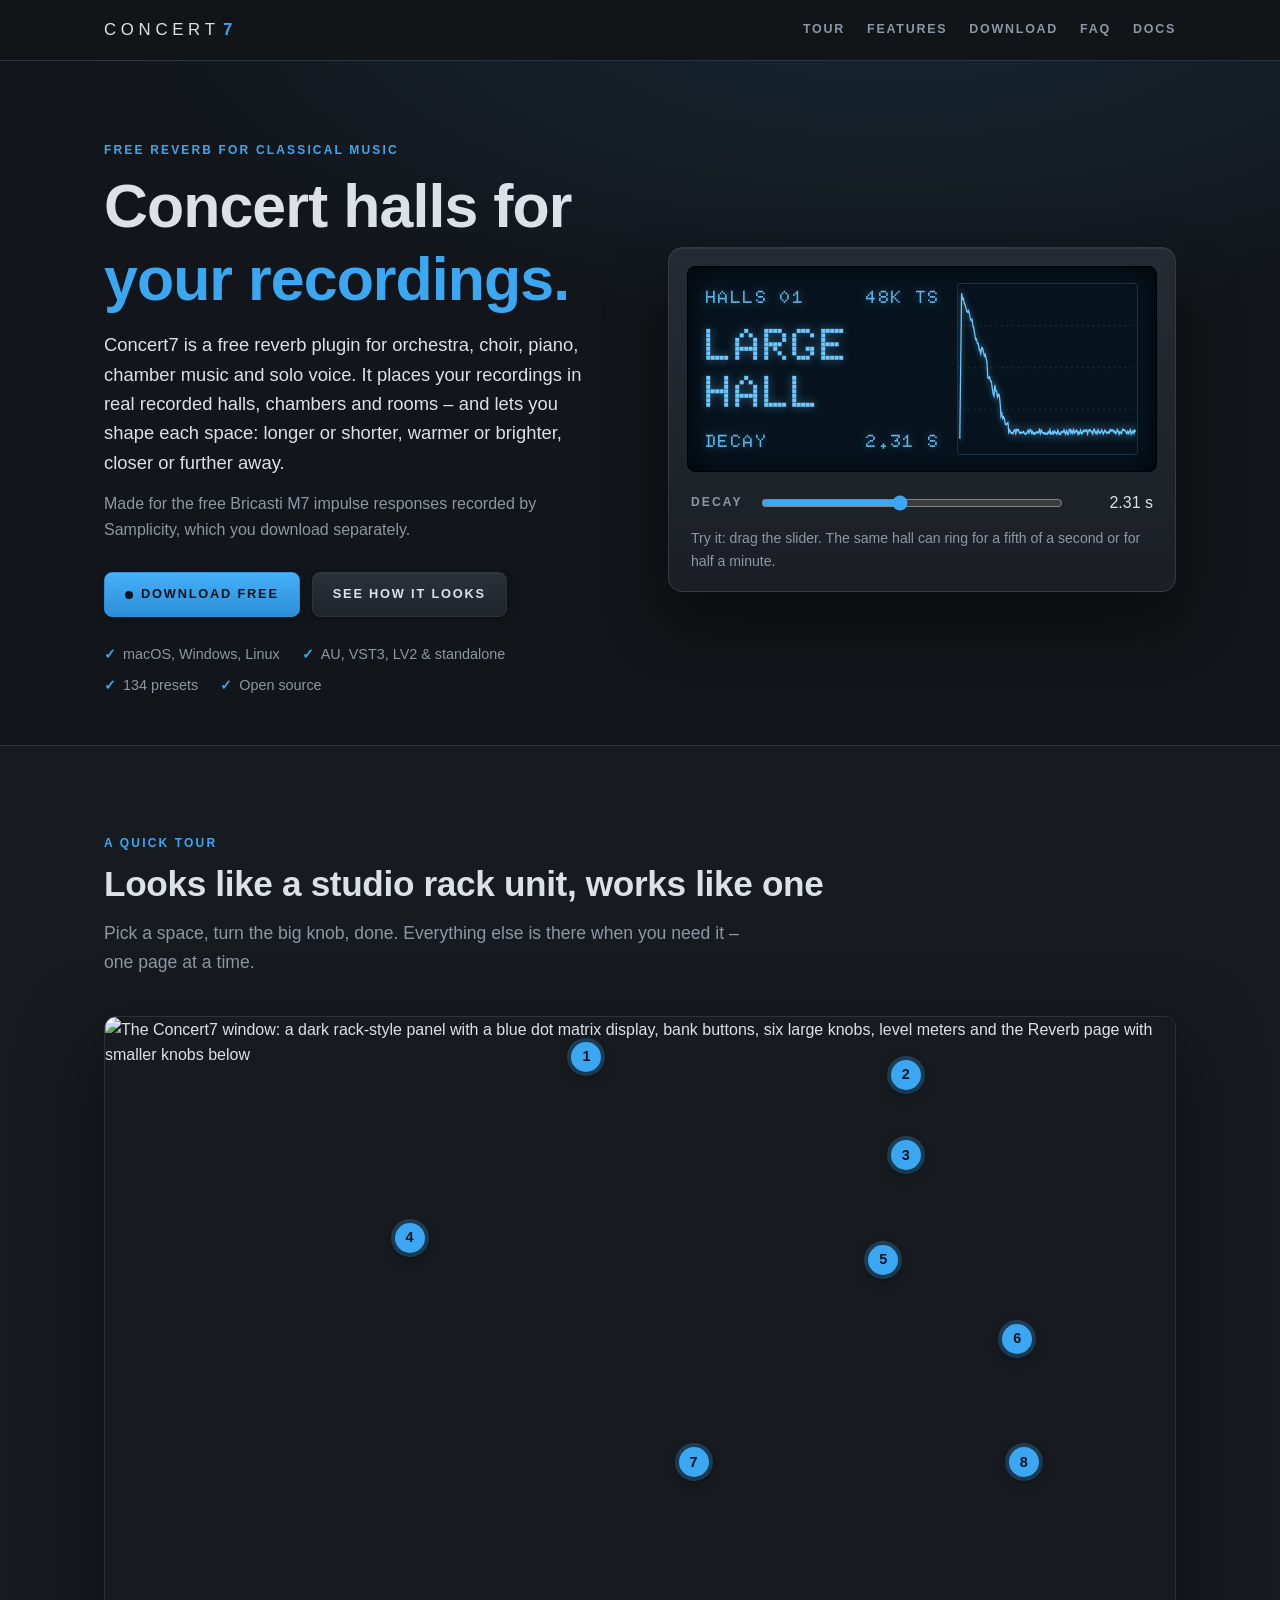
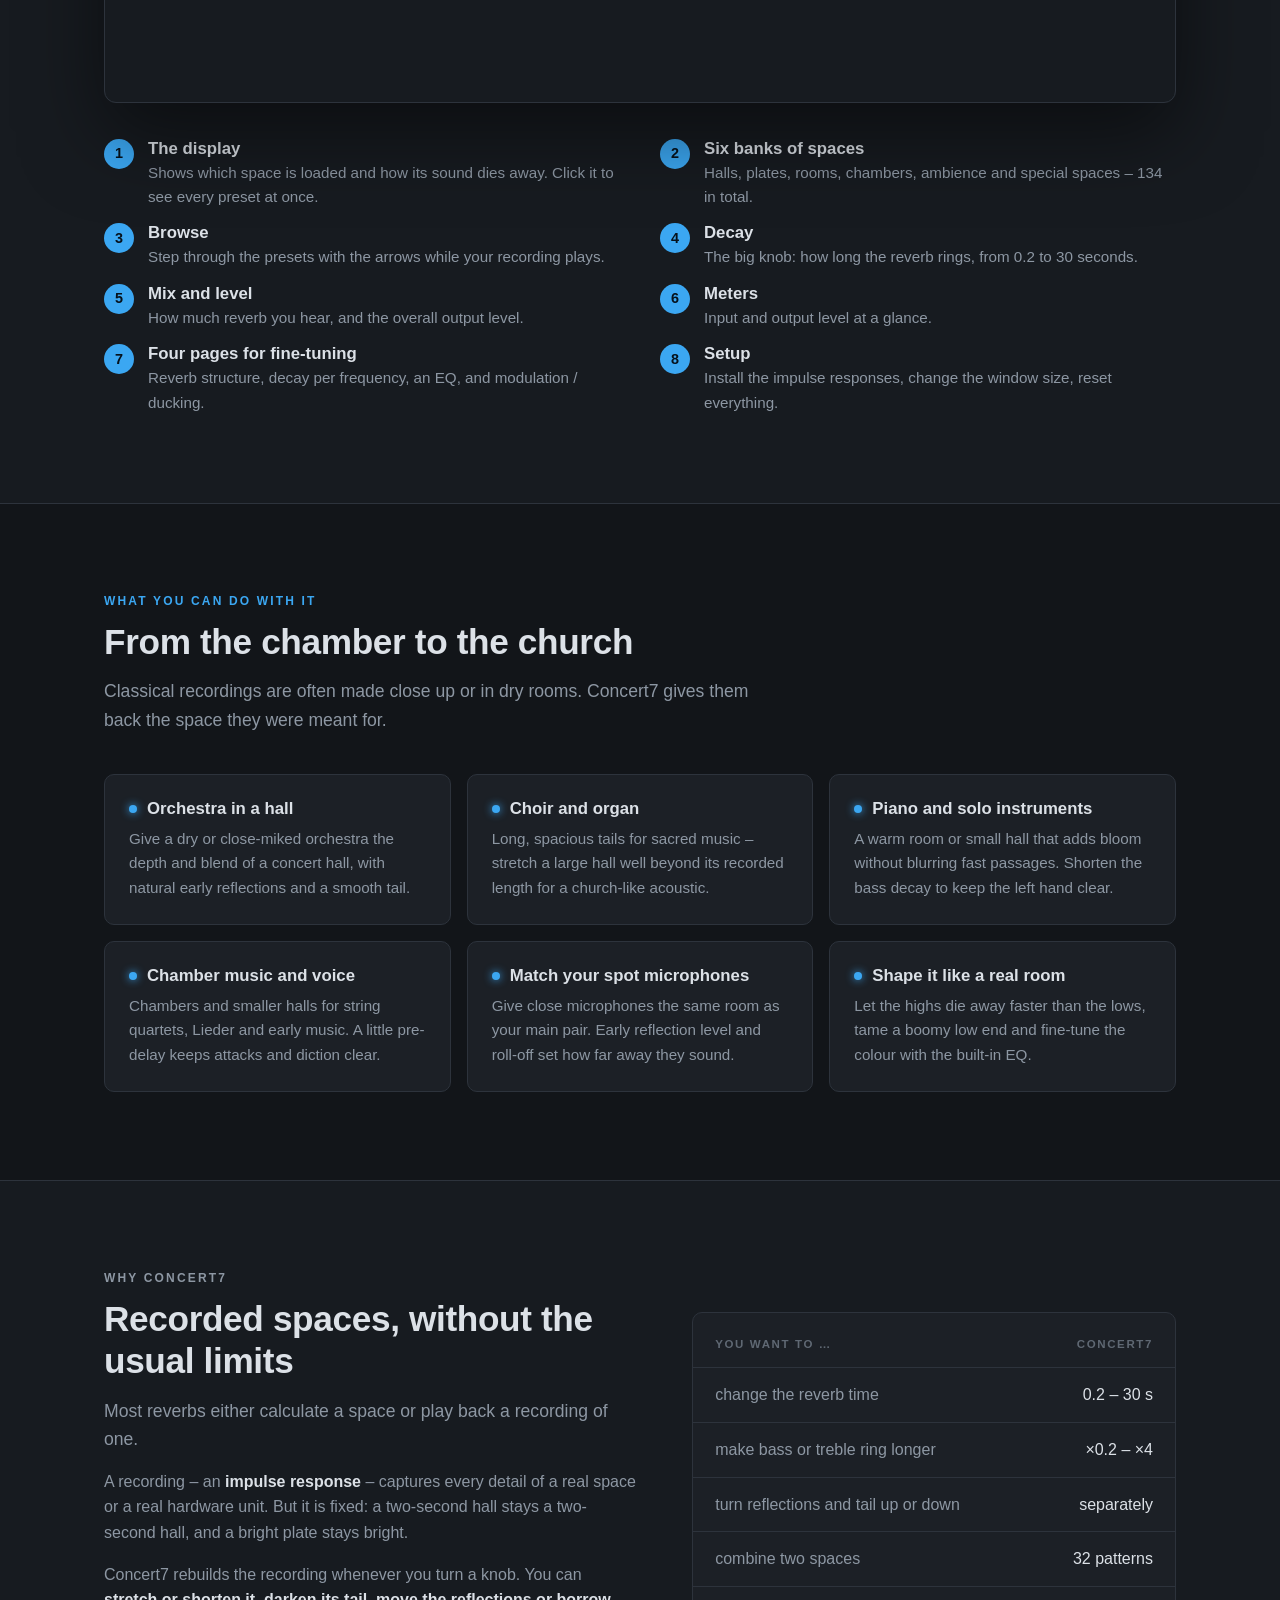
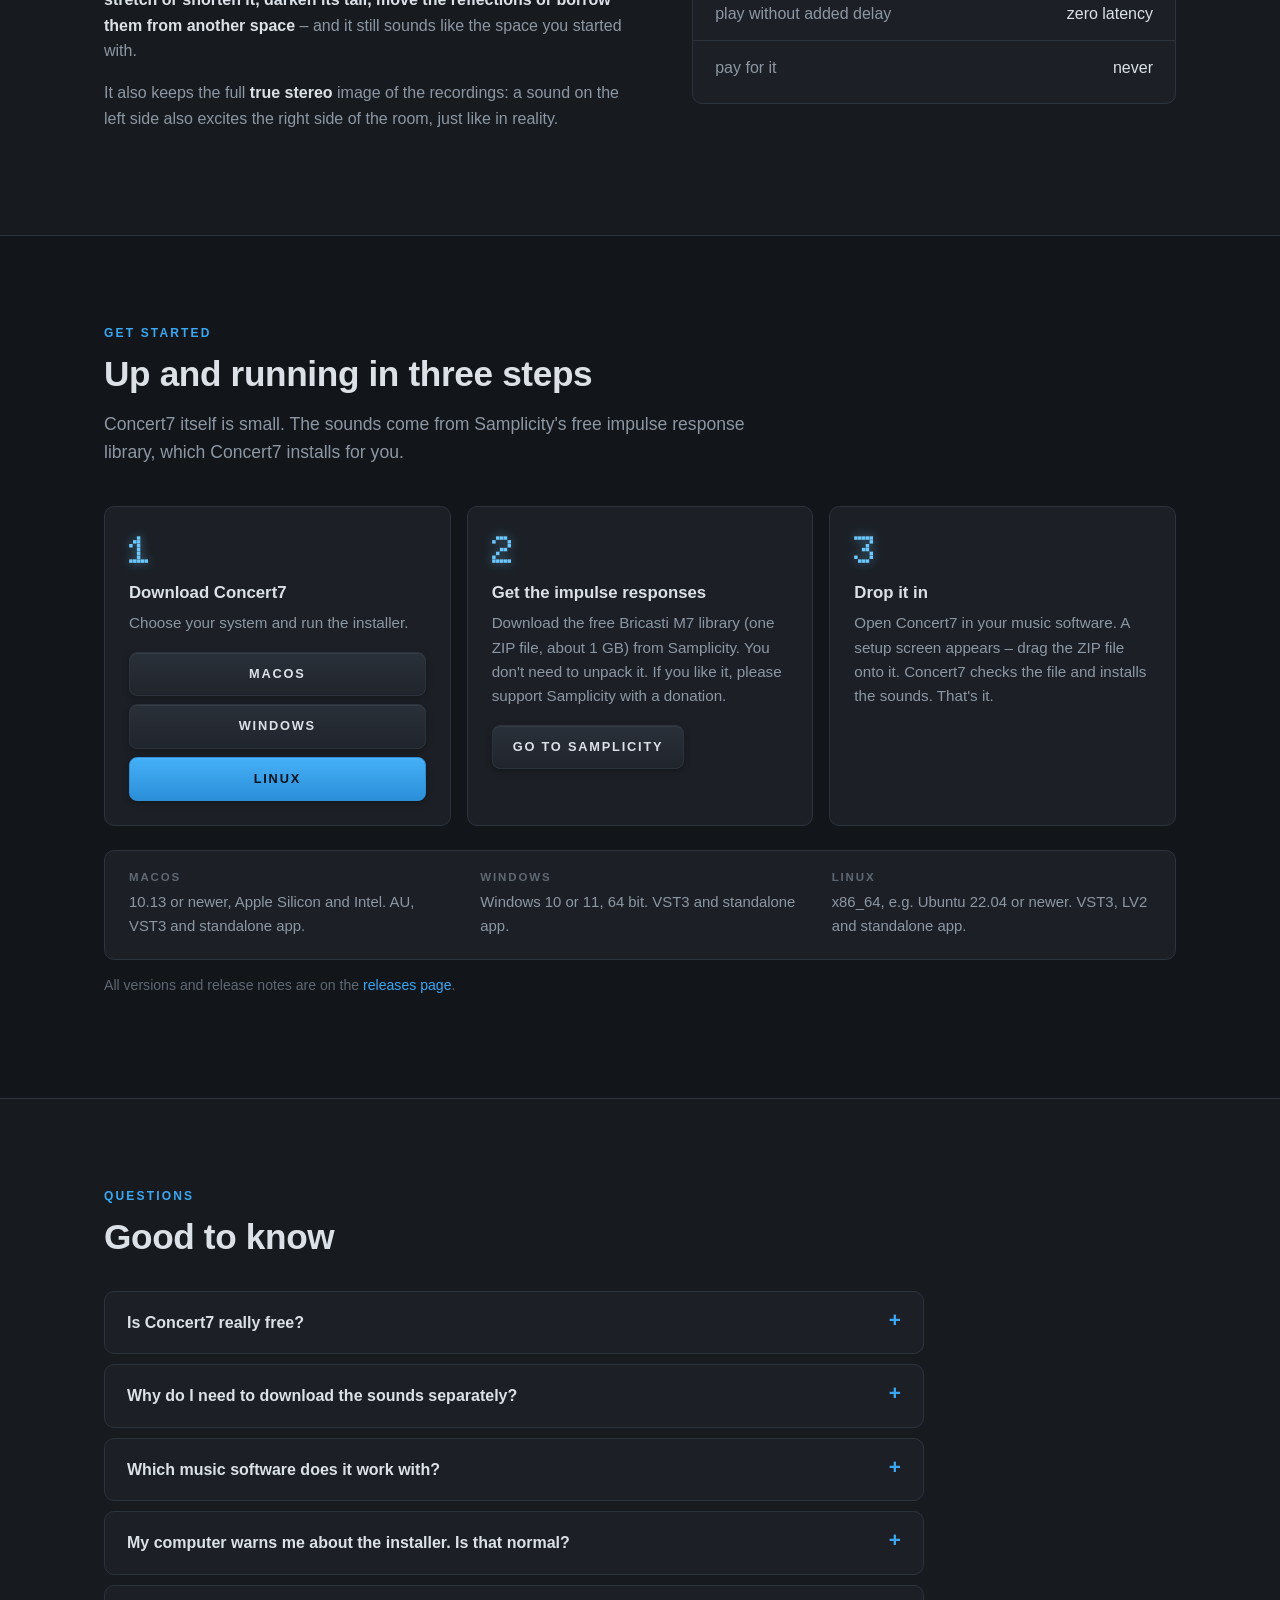
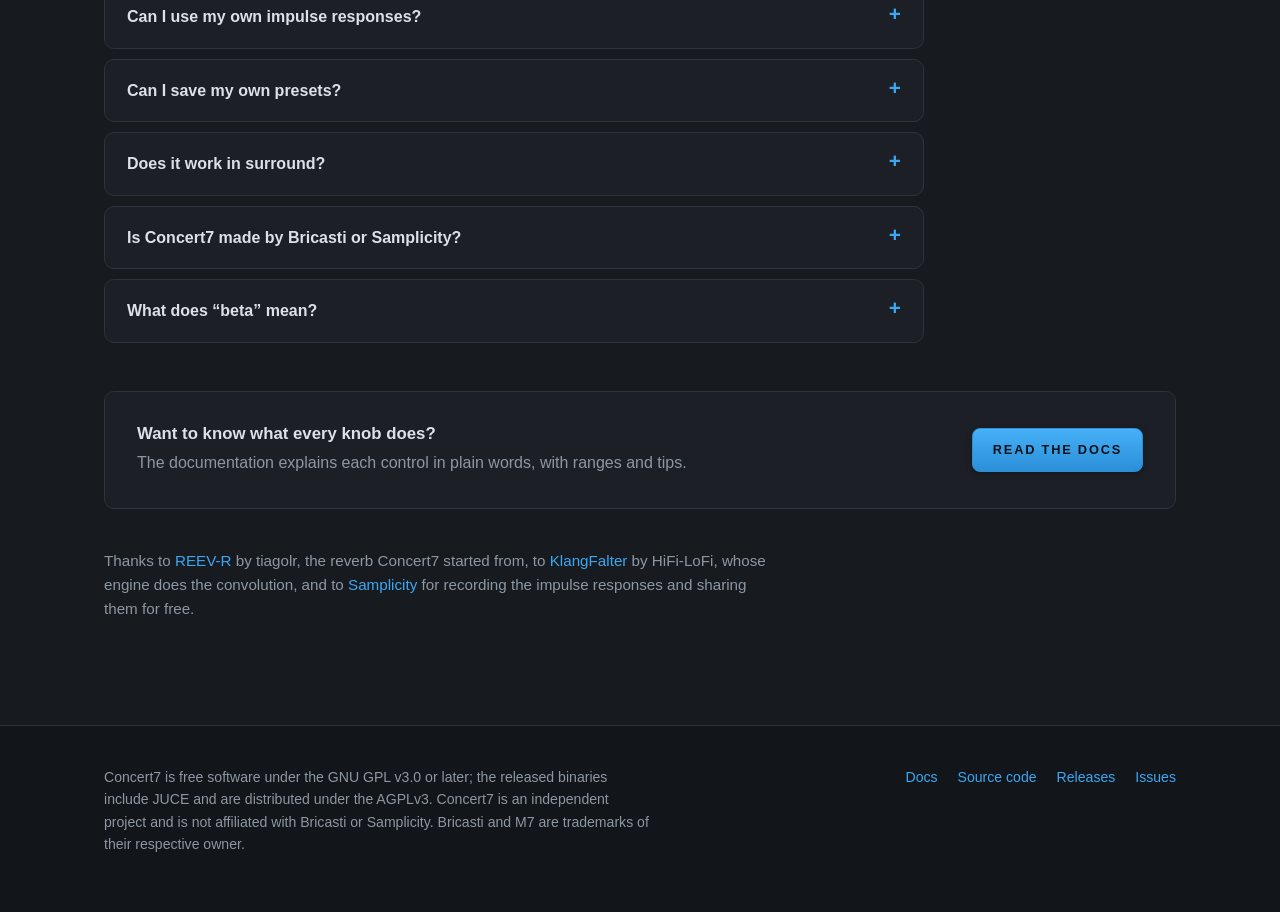
==== site/index.html @ e3d14e05 "Add project website for GitHub Pages Onepager for end users (classical music focus, interface tour, " ====
<!doctype html>
<html lang="en">
<head>
  <meta charset="utf-8">
  <meta name="viewport" content="width=device-width, initial-scale=1">
  <title>Concert7 – free reverb for classical music</title>
  <meta name="description" content="Concert7 is a free reverb plugin (AU, VST3, LV2, standalone) for macOS, Windows and Linux. It places orchestra, choir, piano and chamber music recordings in concert halls, chambers and rooms – made for the free Bricasti M7 impulse responses by Samplicity.">
  <meta property="og:title" content="Concert7 – free reverb for classical music">
  <meta property="og:description" content="Concert halls for your recordings – real recorded spaces you can shape: longer, warmer, closer. Free and open source, made for the Samplicity Bricasti M7 impulse responses.">
  <meta property="og:image" content="https://pschopen.github.io/concert7/concert7.png">
  <link rel="preconnect" href="https://fonts.googleapis.com">
  <link rel="preconnect" href="https://fonts.gstatic.com" crossorigin>
  <link href="https://fonts.googleapis.com/css2?family=Doto:wght@700;900&display=swap" rel="stylesheet">
  <link rel="stylesheet" href="style.css">
  <style>
    /* ---- hero */
    .hero { padding: 80px 0 48px; border: 0; background: radial-gradient(1200px 500px at 70% -10%, rgba(59, 167, 242, 0.12), transparent 70%); }
    .hero .wrap { display: grid; grid-template-columns: 1fr 1fr; gap: 56px; align-items: center; }
    .hero h1 { font-size: clamp(2.4rem, 5vw, 3.8rem); font-weight: 600; letter-spacing: -0.015em; }
    .hero h1 em { font-style: normal; color: var(--accent); }
    .hero .lead { color: var(--text); font-size: 1.15rem; }
    .hero .small { color: var(--muted); margin: 14px 0 0; max-width: 60ch; }
    .actions { display: flex; flex-wrap: wrap; gap: 12px; margin-top: 30px; }
    .facts { display: flex; flex-wrap: wrap; gap: 8px 22px; margin: 26px 0 0; padding: 0; list-style: none; color: var(--muted); font-size: 0.9rem; }
    .facts li::before { content: "✓"; color: var(--accent); margin-right: 7px; font-weight: 700; }

    /* dot matrix display */
    .rack {
      background: linear-gradient(#262b33, #1b1f25);
      border: 1px solid #343b45;
      border-radius: 14px;
      padding: 18px;
      box-shadow: 0 30px 60px rgba(0, 0, 0, 0.45), inset 0 1px 0 rgba(255, 255, 255, 0.06);
    }
    .display {
      background: var(--display-bg);
      border: 1px solid #000;
      border-radius: 8px;
      box-shadow: inset 0 0 30px rgba(0, 0, 0, 0.8);
      padding: 16px 18px;
      display: grid;
      grid-template-columns: 1fr 42%;
      gap: 16px;
      color: var(--display-text);
      font-family: var(--dot);
      font-weight: 900;
      text-shadow: 0 0 8px rgba(108, 200, 255, 0.45);
      min-width: 0;
    }
    .display .row { display: flex; justify-content: space-between; gap: 10px; font-size: clamp(0.85rem, 1.6vw, 1.1rem); letter-spacing: 0.08em; }
    .display .name { font-size: clamp(1.7rem, 4vw, 2.8rem); line-height: 1.05; margin: 10px 0 12px; letter-spacing: 0.04em; }
    .display svg { width: 100%; height: 100%; min-height: 110px; border: 1px solid rgba(108, 200, 255, 0.18); border-radius: 3px; }
    .display .env { fill: none; stroke: var(--display-text); stroke-width: 1.4; filter: drop-shadow(0 0 3px rgba(108, 200, 255, 0.6)); }
    .display .grid line { stroke: rgba(108, 200, 255, 0.12); stroke-dasharray: 2 4; }
    .knobrow { display: flex; align-items: center; gap: 16px; margin-top: 18px; padding: 0 4px; }
    .knobrow label { color: var(--muted); }
    .knobrow input { flex: 1; accent-color: var(--accent); }
    .knobrow output { font-variant-numeric: tabular-nums; min-width: 4.5em; text-align: right; }
    .rack-caption { color: var(--muted); font-size: 0.88rem; margin: 12px 4px 0; }

    /* ---- tour */
    .tour { position: relative; margin-top: 40px; }
    .tour img { border-radius: 12px; border: 1px solid var(--line); box-shadow: 0 30px 80px rgba(0, 0, 0, 0.5); width: 100%; height: auto; }
    .pin {
      position: absolute; transform: translate(-50%, -50%);
      width: 30px; height: 30px; border-radius: 50%;
      display: grid; place-items: center;
      background: var(--accent); color: #06121c; font-weight: 700; font-size: 0.9rem;
      box-shadow: 0 0 0 4px rgba(59, 167, 242, 0.25), 0 4px 12px rgba(0, 0, 0, 0.5);
    }
    .legend { counter-reset: pin; display: grid; grid-template-columns: repeat(2, 1fr); gap: 14px 40px; margin: 36px 0 0; padding: 0; list-style: none; }
    .legend li { counter-increment: pin; display: grid; grid-template-columns: 30px 1fr; gap: 14px; align-items: start; }
    .legend li::before {
      content: counter(pin); width: 30px; height: 30px; border-radius: 50%;
      display: grid; place-items: center;
      background: var(--accent); color: #06121c; font-weight: 700; font-size: 0.9rem;
    }
    .legend p { margin: 2px 0 0; color: var(--muted); font-size: 0.95rem; }

    /* ---- use cases */
    .uses { display: grid; grid-template-columns: repeat(3, 1fr); gap: 16px; margin-top: 40px; }
    .use { padding: 24px; }
    .use h3 { display: flex; align-items: center; gap: 10px; }
    .use h3::before { content: ""; width: 8px; height: 8px; border-radius: 50%; background: var(--accent); box-shadow: 0 0 8px var(--accent); flex: none; }
    .use p { color: var(--muted); margin: 8px 0 0; font-size: 0.95rem; }

    /* ---- why */
    .why { display: grid; grid-template-columns: 1.1fr 1fr; gap: 56px; align-items: center; }
    .why p { color: var(--muted); max-width: 60ch; }
    .why p strong { color: var(--text); }
    .compare { padding: 8px 0; }
    .compare div { display: grid; grid-template-columns: 1fr auto; gap: 16px; padding: 14px 22px; border-bottom: 1px solid var(--line); }
    .compare div:last-child { border-bottom: 0; }
    .compare span:last-child { color: var(--text); font-variant-numeric: tabular-nums; text-align: right; }
    .compare span:first-child { color: var(--muted); }
    .compare .head span { color: var(--faint); font-size: 0.72rem; letter-spacing: 0.14em; text-transform: uppercase; font-weight: 600; }

    /* ---- get started */
    .steps { counter-reset: step; display: grid; grid-template-columns: repeat(3, 1fr); gap: 16px; margin-top: 40px; }
    .step { padding: 24px; }
    .step::before {
      counter-increment: step; content: counter(step);
      font-family: var(--dot); font-weight: 900; font-size: 2.4rem; line-height: 1;
      color: var(--display-text); text-shadow: 0 0 10px rgba(108, 200, 255, 0.5);
      display: block; margin-bottom: 14px;
    }
    .step p { color: var(--muted); margin: 8px 0 0; font-size: 0.95rem; }
    .step .btn { margin-top: 16px; }
    .step .dls { display: grid; gap: 8px; margin-top: 16px; }
    .step .dls .btn { margin: 0; justify-content: center; }

    .needs { margin-top: 24px; padding: 20px 24px; display: grid; grid-template-columns: repeat(3, 1fr); gap: 16px 32px; }
    .needs h3 { font-size: 0.72rem; letter-spacing: 0.16em; text-transform: uppercase; color: var(--faint); }
    .needs p { margin: 6px 0 0; font-size: 0.93rem; color: var(--muted); }

    /* ---- faq */
    .faq { margin-top: 32px; display: grid; gap: 10px; max-width: 820px; }
    .faq details { padding: 0 22px; }
    .faq summary { cursor: pointer; padding: 18px 0; font-weight: 600; list-style: none; display: flex; justify-content: space-between; gap: 16px; }
    .faq summary::-webkit-details-marker { display: none; }
    .faq summary::after { content: "+"; color: var(--accent); font-size: 1.3rem; line-height: 1; }
    .faq details[open] summary::after { content: "–"; }
    .faq details p { margin: 0 0 18px; color: var(--muted); }

    /* ---- closing */
    .cta { margin-top: 48px; padding: 32px; display: flex; flex-wrap: wrap; gap: 20px; align-items: center; justify-content: space-between; }
    .cta p { margin: 6px 0 0; color: var(--muted); }
    .thanks { color: var(--muted); font-size: 0.95rem; margin-top: 40px; max-width: 80ch; }

    @media (max-width: 900px) {
      .hero .wrap, .why { grid-template-columns: 1fr; gap: 40px; }
      .uses { grid-template-columns: 1fr 1fr; }
      .steps, .needs { grid-template-columns: 1fr; }
    }
    @media (max-width: 640px) {
      .hero { padding-top: 48px; }
      .uses, .legend { grid-template-columns: 1fr; }
      .display { grid-template-columns: 1fr; }
      .display svg { min-height: 90px; }
      .pin { width: 20px; height: 20px; font-size: 0.7rem; box-shadow: 0 0 0 2px rgba(59, 167, 242, 0.3); }
    }
  </style>
</head>
<body>

<header class="top">
  <div class="wrap">
    <a class="logo" href="./">CONCERT<b>7</b></a>
    <nav>
      <a class="opt" href="#tour">Tour</a>
      <a class="opt" href="#uses">Features</a>
      <a href="#download">Download</a>
      <a class="opt" href="#faq">FAQ</a>
      <a href="docs/">Docs</a>
    </nav>
  </div>
</header>

<main>

<!-- ================================================================ -->
<section class="hero">
  <div class="wrap">
    <div>
      <p class="caps eyebrow">Free reverb for classical music</p>
      <h1>Concert halls for <em>your recordings.</em></h1>
      <p class="lead">Concert7 is a free reverb plugin for orchestra, choir, piano, chamber music and solo voice. It places your recordings in real recorded halls, chambers and rooms – and lets you shape each space: longer or shorter, warmer or brighter, closer or further away.</p>
      <p class="small">Made for the free Bricasti M7 impulse responses recorded by Samplicity, which you download separately.</p>
      <div class="actions">
        <a class="btn primary" href="#download"><span class="led"></span>Download free</a>
        <a class="btn" href="#tour">See how it looks</a>
      </div>
      <ul class="facts">
        <li>macOS, Windows, Linux</li>
        <li>AU, VST3, LV2 &amp; standalone</li>
        <li>134 presets</li>
        <li>Open source</li>
      </ul>
    </div>

    <figure class="rack" style="margin:0">
      <div class="display" aria-hidden="true">
        <div>
          <div class="row"><span>HALLS 01</span><span>48K TS</span></div>
          <div class="name">LARGE<br>HALL</div>
          <div class="row"><span>DECAY</span><span id="decayText">2.31 S</span></div>
        </div>
        <svg viewBox="0 0 200 110" preserveAspectRatio="none">
          <g class="grid">
            <line x1="0" y1="27" x2="200" y2="27"/><line x1="0" y1="54" x2="200" y2="54"/><line x1="0" y1="81" x2="200" y2="81"/>
          </g>
          <path class="env" id="env" d=""/>
        </svg>
      </div>
      <div class="knobrow">
        <label class="caps" for="decay">Decay</label>
        <input id="decay" type="range" min="0" max="1" step="0.001" value="0.46">
        <output id="decayOut" for="decay">2.31 s</output>
      </div>
      <figcaption class="rack-caption">Try it: drag the slider. The same hall can ring for a fifth of a second or for half a minute.</figcaption>
    </figure>
  </div>
</section>

<!-- ================================================================ -->
<section id="tour">
  <div class="wrap">
    <p class="caps eyebrow">A quick tour</p>
    <h2>Looks like a studio rack unit, works like one</h2>
    <p class="lead">Pick a space, turn the big knob, done. Everything else is there when you need it – one page at a time.</p>

    <div class="tour">
      <img src="concert7.png" width="2000" height="1280" alt="The Concert7 window: a dark rack-style panel with a blue dot matrix display, bank buttons, six large knobs, level meters and the Reverb page with smaller knobs below">
      <span class="pin" style="left:45%;top:6%">1</span>
      <span class="pin" style="left:74.8%;top:8.6%">2</span>
      <span class="pin" style="left:74.8%;top:20.3%">3</span>
      <span class="pin" style="left:28.5%;top:32.3%">4</span>
      <span class="pin" style="left:72.7%;top:35.5%">5</span>
      <span class="pin" style="left:85.2%;top:47%">6</span>
      <span class="pin" style="left:55%;top:65%">7</span>
      <span class="pin" style="left:85.8%;top:65%">8</span>
    </div>

    <ol class="legend">
      <li><div><h3>The display</h3><p>Shows which space is loaded and how its sound dies away. Click it to see every preset at once.</p></div></li>
      <li><div><h3>Six banks of spaces</h3><p>Halls, plates, rooms, chambers, ambience and special spaces – 134 in total.</p></div></li>
      <li><div><h3>Browse</h3><p>Step through the presets with the arrows while your recording plays.</p></div></li>
      <li><div><h3>Decay</h3><p>The big knob: how long the reverb rings, from 0.2 to 30 seconds.</p></div></li>
      <li><div><h3>Mix and level</h3><p>How much reverb you hear, and the overall output level.</p></div></li>
      <li><div><h3>Meters</h3><p>Input and output level at a glance.</p></div></li>
      <li><div><h3>Four pages for fine-tuning</h3><p>Reverb structure, decay per frequency, an EQ, and modulation / ducking.</p></div></li>
      <li><div><h3>Setup</h3><p>Install the impulse responses, change the window size, reset everything.</p></div></li>
    </ol>
  </div>
</section>

<!-- ================================================================ -->
<section id="uses">
  <div class="wrap">
    <p class="caps eyebrow">What you can do with it</p>
    <h2>From the chamber to the church</h2>
    <p class="lead">Classical recordings are often made close up or in dry rooms. Concert7 gives them back the space they were meant for.</p>

    <div class="uses">
      <div class="panel use">
        <h3>Orchestra in a hall</h3>
        <p>Give a dry or close-miked orchestra the depth and blend of a concert hall, with natural early reflections and a smooth tail.</p>
      </div>
      <div class="panel use">
        <h3>Choir and organ</h3>
        <p>Long, spacious tails for sacred music – stretch a large hall well beyond its recorded length for a church-like acoustic.</p>
      </div>
      <div class="panel use">
        <h3>Piano and solo instruments</h3>
        <p>A warm room or small hall that adds bloom without blurring fast passages. Shorten the bass decay to keep the left hand clear.</p>
      </div>
      <div class="panel use">
        <h3>Chamber music and voice</h3>
        <p>Chambers and smaller halls for string quartets, Lieder and early music. A little pre-delay keeps attacks and diction clear.</p>
      </div>
      <div class="panel use">
        <h3>Match your spot microphones</h3>
        <p>Give close microphones the same room as your main pair. Early reflection level and roll-off set how far away they sound.</p>
      </div>
      <div class="panel use">
        <h3>Shape it like a real room</h3>
        <p>Let the highs die away faster than the lows, tame a boomy low end and fine-tune the colour with the built-in EQ.</p>
      </div>
    </div>
  </div>
</section>

<!-- ================================================================ -->
<section id="why">
  <div class="wrap why">
    <div>
      <p class="caps eyebrow">Why Concert7</p>
      <h2>Recorded spaces, without the usual limits</h2>
      <p class="lead">Most reverbs either calculate a space or play back a recording of one.</p>
      <p>A recording – an <strong>impulse response</strong> – captures every detail of a real space or a real hardware unit. But it is fixed: a two-second hall stays a two-second hall, and a bright plate stays bright.</p>
      <p>Concert7 rebuilds the recording whenever you turn a knob. You can <strong>stretch or shorten it, darken its tail, move the reflections or borrow them from another space</strong> – and it still sounds like the space you started with.</p>
      <p>It also keeps the full <strong>true stereo</strong> image of the recordings: a sound on the left side also excites the right side of the room, just like in reality.</p>
    </div>
    <div class="panel compare" role="table" aria-label="Concert7 compared to a plain impulse response player">
      <div class="head" role="row"><span role="columnheader">You want to …</span><span role="columnheader">Concert7</span></div>
      <div role="row"><span role="cell">change the reverb time</span><span role="cell">0.2 – 30 s</span></div>
      <div role="row"><span role="cell">make bass or treble ring longer</span><span role="cell">×0.2 – ×4</span></div>
      <div role="row"><span role="cell">turn reflections and tail up or down</span><span role="cell">separately</span></div>
      <div role="row"><span role="cell">combine two spaces</span><span role="cell">32 patterns</span></div>
      <div role="row"><span role="cell">play without added delay</span><span role="cell">zero latency</span></div>
      <div role="row"><span role="cell">pay for it</span><span role="cell">never</span></div>
    </div>
  </div>
</section>

<!-- ================================================================ -->
<section id="download">
  <div class="wrap">
    <p class="caps eyebrow">Get started</p>
    <h2>Up and running in three steps</h2>
    <p class="lead">Concert7 itself is small. The sounds come from Samplicity's free impulse response library, which Concert7 installs for you.</p>

    <div class="steps">
      <div class="panel step">
        <h3>Download Concert7</h3>
        <p>Choose your system and run the installer.</p>
        <div class="dls">
          <a class="btn primary" data-asset="-macOS.pkg" href="https://github.com/pschopen/concert7/releases/latest">macOS</a>
          <a class="btn" data-asset="-Windows-Setup.exe" href="https://github.com/pschopen/concert7/releases/latest">Windows</a>
          <a class="btn" data-asset="-Linux-x86_64.tar.gz" href="https://github.com/pschopen/concert7/releases/latest">Linux</a>
        </div>
      </div>
      <div class="panel step">
        <h3>Get the impulse responses</h3>
        <p>Download the free Bricasti M7 library (one ZIP file, about 1 GB) from Samplicity. You don't need to unpack it. If you like it, please support Samplicity with a donation.</p>
        <a class="btn" href="https://samplicity.com/bricasti-m7-impulse-response-files/">Go to Samplicity</a>
      </div>
      <div class="panel step">
        <h3>Drop it in</h3>
        <p>Open Concert7 in your music software. A setup screen appears – drag the ZIP file onto it. Concert7 checks the file and installs the sounds. That's it.</p>
      </div>
    </div>

    <div class="panel needs">
      <div><h3>macOS</h3><p>10.13 or newer, Apple Silicon and Intel. AU, VST3 and standalone app.</p></div>
      <div><h3>Windows</h3><p>Windows 10 or 11, 64 bit. VST3 and standalone app.</p></div>
      <div><h3>Linux</h3><p>x86_64, e.g. Ubuntu 22.04 or newer. VST3, LV2 and standalone app.</p></div>
    </div>
    <p class="version" id="version" style="color:var(--faint);font-size:0.88rem;margin-top:14px">All versions and release notes are on the <a href="https://github.com/pschopen/concert7/releases">releases page</a>.</p>
  </div>
</section>

<!-- ================================================================ -->
<section id="faq">
  <div class="wrap">
    <p class="caps eyebrow">Questions</p>
    <h2>Good to know</h2>

    <div class="faq">
      <details class="panel">
        <summary>Is Concert7 really free?</summary>
        <p>Yes. Concert7 is open source software under the GNU GPL – no account, no time limit, no paid version. The impulse responses are offered free of charge by Samplicity; please see their page for their terms of use.</p>
      </details>
      <details class="panel">
        <summary>Why do I need to download the sounds separately?</summary>
        <p>The impulse responses are Samplicity's work and are distributed by them, not by Concert7. You download them once from Samplicity's page and drop the ZIP file onto Concert7 – it does the rest.</p>
      </details>
      <details class="panel">
        <summary>Which music software does it work with?</summary>
        <p>Any program that loads AU, VST3 or LV2 effect plugins. You can also use the standalone app without any other software. So far Concert7 has been tested by hand in REAPER on macOS – if something doesn't work in your setup, please <a href="https://github.com/pschopen/concert7/issues">let us know</a>.</p>
      </details>
      <details class="panel">
        <summary>My computer warns me about the installer. Is that normal?</summary>
        <p>Yes – the installers are not signed with a paid developer certificate. On macOS, open <em>System Settings → Privacy &amp; Security</em> and click <strong>Open Anyway</strong>. On Windows, click <strong>More info → Run anyway</strong>.</p>
      </details>
      <details class="panel">
        <summary>Can I use my own impulse responses?</summary>
        <p>Yes. Put mono, stereo or four-channel files into Concert7's library folder and choose <em>Rescan library</em> in the setup menu – they appear in an extra <em>User</em> bank.</p>
      </details>
      <details class="panel">
        <summary>Can I save my own presets?</summary>
        <p>Not yet inside Concert7. All settings are saved with your project, and you can use your music software's preset function to keep favourites.</p>
      </details>
      <details class="panel">
        <summary>Does it work in surround?</summary>
        <p>No, Concert7 is a stereo plugin.</p>
      </details>
      <details class="panel">
        <summary>Is Concert7 made by Bricasti or Samplicity?</summary>
        <p>No. Concert7 is an independent project and is not affiliated with or endorsed by Bricasti or Samplicity. It is simply made to play the impulse responses that Samplicity recorded and gives away for free. Bricasti and M7 are trademarks of their respective owner.</p>
      </details>
      <details class="panel">
        <summary>What does “beta” mean?</summary>
        <p>Version 0.1 is the first public release. It is ready to use, but you may find rough edges – reports in the <a href="https://github.com/pschopen/concert7/issues">issue tracker</a> help a lot.</p>
      </details>
    </div>

    <div class="panel cta">
      <div>
        <h3>Want to know what every knob does?</h3>
        <p>The documentation explains each control in plain words, with ranges and tips.</p>
      </div>
      <a class="btn primary" href="docs/">Read the docs</a>
    </div>

    <p class="thanks">Thanks to <a href="https://github.com/tiagolr/reevr">REEV-R</a> by tiagolr, the reverb Concert7 started from, to <a href="https://github.com/HiFi-LoFi/KlangFalter">KlangFalter</a> by HiFi-LoFi, whose engine does the convolution, and to <a href="https://samplicity.com/bricasti-m7-impulse-response-files/">Samplicity</a> for recording the impulse responses and sharing them for free.</p>
  </div>
</section>

</main>

<footer>
  <div class="wrap">
    <p>Concert7 is free software under the GNU GPL v3.0 or later; the released binaries include JUCE and are distributed under the AGPLv3. Concert7 is an independent project and is not affiliated with Bricasti or Samplicity. Bricasti and M7 are trademarks of their respective owner.</p>
    <nav>
      <a href="docs/">Docs</a>
      <a href="https://github.com/pschopen/concert7">Source code</a>
      <a href="https://github.com/pschopen/concert7/releases">Releases</a>
      <a href="https://github.com/pschopen/concert7/issues">Issues</a>
    </nav>
  </div>
</footer>

<script>
  // ---- decay preview: same skew as the plugin's decay knob (0.2 - 30 s, centre 3 s)
  (function () {
    const lo = 0.2, hi = 30, centre = 3, axis = 10;
    const skew = Math.log(0.5) / Math.log((centre - lo) / (hi - lo));
    const toSeconds = x => lo + (hi - lo) * Math.pow(x, 1 / skew);

    // fixed noise so the envelope doesn't flicker while dragging
    const noise = Array.from({ length: 200 }, (_, i) => Math.sin(i * 12.9898) * 43758.5453 % 1);

    const slider = document.getElementById("decay");
    const out = document.getElementById("decayOut");
    const text = document.getElementById("decayText");
    const env = document.getElementById("env");

    function fmt(s) { return s < 1 ? Math.round(s * 1000) + " ms" : s.toFixed(s < 10 ? 2 : 1) + " s"; }

    function draw() {
      const s = toSeconds(+slider.value);
      out.textContent = fmt(s);
      text.textContent = fmt(s).toUpperCase();
      // level falls 60 dB per decay time; the graph shows 70 dB, then the noise floor
      let d = "M2 100 L4 6";
      for (let i = 1; i < 200; i++) {
        const t = (i / 199) * axis;
        const db = Math.min(70, 60 * t / s);
        const jitter = noise[i] * (2 + db * 0.08);
        const y = 6 + (db / 70) * 88 + (db < 70 ? jitter : Math.abs(jitter) * 0.4);
        d += " L" + (4 + i * (194 / 199)).toFixed(1) + " " + Math.min(98, y).toFixed(1);
      }
      env.setAttribute("d", d);
    }
    slider.addEventListener("input", draw);
    draw();
  })();

  // ---- link the downloads directly to the files of the latest release
  fetch("https://api.github.com/repos/pschopen/concert7/releases/latest")
    .then(r => r.ok ? r.json() : Promise.reject())
    .then(rel => {
      document.querySelectorAll("a[data-asset]").forEach(a => {
        const asset = (rel.assets || []).find(x => x.name.endsWith(a.dataset.asset));
        if (asset) a.href = asset.browser_download_url;
      });
      if (rel.tag_name)
        document.getElementById("version").innerHTML =
          'Current version: <a href="' + rel.html_url + '">' + rel.tag_name + '</a> · all versions on the <a href="https://github.com/pschopen/concert7/releases">releases page</a>.';
    })
    .catch(() => {});

  // ---- offer the download for the visitor's own system first
  (function () {
    if (/android|iphone|ipad/i.test(navigator.userAgent)) return; // phones: keep macOS first
    const p = (navigator.userAgentData && navigator.userAgentData.platform || navigator.platform || "").toLowerCase();
    const os = p.includes("win") ? "-Windows-Setup.exe" : p.includes("linux") ? "-Linux-x86_64.tar.gz" : p.includes("mac") ? "-macOS.pkg" : null;
    if (!os) return;
    document.querySelectorAll(".dls a").forEach(a => a.classList.toggle("primary", a.dataset.asset === os));
  })();
</script>
</body>
</html>
---- site/style.css ----
/* Concert7 website - shared styles for the onepager and the documentation */

:root {
  --bg: #121519;
  --bg-2: #171b20;
  --panel: #1c2026;
  --panel-2: #232830;
  --line: #2d333c;
  --text: #dce1e7;
  --muted: #8d97a3;
  --faint: #5f6873;
  --accent: #3ba7f2;
  --accent-soft: rgba(59, 167, 242, 0.14);
  --display-bg: #07141f;
  --display-text: #6cc8ff;
  --warn: #f2b33b;
  --radius: 10px;
  --max: 1120px;
  --font: -apple-system, BlinkMacSystemFont, "Segoe UI", Inter, Roboto, "Helvetica Neue", Arial, sans-serif;
  --mono: ui-monospace, SFMono-Regular, Menlo, Consolas, monospace;
  --dot: "Doto", var(--mono);
  color-scheme: dark;
}

* { box-sizing: border-box; }

html { scroll-behavior: smooth; scroll-padding-top: 76px; }

body {
  margin: 0;
  background: var(--bg);
  color: var(--text);
  font: 16px/1.6 var(--font);
  -webkit-font-smoothing: antialiased;
}

a { color: var(--accent); text-decoration: none; }
a:hover { text-decoration: underline; }

code {
  font: 0.88em var(--mono);
  background: var(--panel-2);
  border: 1px solid var(--line);
  border-radius: 5px;
  padding: 0.08em 0.38em;
  overflow-wrap: anywhere;
}

img { max-width: 100%; display: block; }

.wrap { max-width: var(--max); margin: 0 auto; padding: 0 24px; }

.caps {
  font-size: 0.75rem;
  font-weight: 600;
  letter-spacing: 0.18em;
  text-transform: uppercase;
}

/* ---- header */

.top {
  position: sticky;
  top: 0;
  z-index: 10;
  background: rgba(18, 21, 25, 0.86);
  backdrop-filter: blur(10px);
  -webkit-backdrop-filter: blur(10px);
  border-bottom: 1px solid var(--line);
}

.top .wrap {
  display: flex;
  align-items: center;
  gap: 24px;
  height: 60px;
}

.logo {
  color: var(--text);
  font-weight: 300;
  letter-spacing: 0.28em;
  font-size: 1.05rem;
  white-space: nowrap;
}
.logo b { color: var(--accent); font-weight: 600; letter-spacing: 0; margin-left: 0.2em; }
.logo:hover { text-decoration: none; }

.top nav { display: flex; gap: 22px; margin-left: auto; }
.top nav a { color: var(--muted); font-size: 0.78rem; font-weight: 600; letter-spacing: 0.14em; text-transform: uppercase; }
.top nav a:hover, .top nav a[aria-current] { color: var(--text); text-decoration: none; }

/* ---- buttons */

.btn {
  display: inline-flex;
  align-items: center;
  gap: 8px;
  padding: 11px 20px;
  border-radius: 8px;
  border: 1px solid var(--line);
  background: linear-gradient(#2a3039, #20252c);
  color: var(--text);
  font-size: 0.8rem;
  font-weight: 600;
  letter-spacing: 0.14em;
  text-transform: uppercase;
  box-shadow: inset 0 1px 0 rgba(255, 255, 255, 0.05), 0 2px 6px rgba(0, 0, 0, 0.3);
}
.btn:hover { text-decoration: none; border-color: #3d4550; }
.btn.primary { background: linear-gradient(#45b0f7, #2b8fd8); border-color: #2b8fd8; color: #06121c; }
.btn.primary:hover { border-color: #6cc8ff; }
.btn .led { width: 8px; height: 8px; border-radius: 50%; background: var(--accent); box-shadow: 0 0 8px var(--accent); }
.btn.primary .led { background: #06121c; box-shadow: none; }

/* ---- sections */

section { padding: 88px 0; border-top: 1px solid var(--line); }
section:nth-of-type(even) { background: var(--bg-2); }

.eyebrow { color: var(--accent); margin: 0 0 10px; }

h1, h2, h3 { line-height: 1.2; margin: 0; }
h2 { font-size: clamp(1.6rem, 3.2vw, 2.2rem); font-weight: 600; letter-spacing: -0.01em; }
h3 { font-size: 1.05rem; font-weight: 600; }

.lead { color: var(--muted); font-size: 1.1rem; max-width: 66ch; margin: 14px 0 0; }

.panel {
  background: var(--panel);
  border: 1px solid var(--line);
  border-radius: var(--radius);
}

.note {
  border-left: 3px solid var(--warn);
  background: rgba(242, 179, 59, 0.07);
  border-radius: 0 8px 8px 0;
  padding: 12px 16px;
  color: var(--text);
}
.note.info { border-color: var(--accent); background: var(--accent-soft); }

/* ---- footer */

footer { border-top: 1px solid var(--line); padding: 40px 0 56px; color: var(--muted); font-size: 0.88rem; }
footer .wrap { display: flex; flex-wrap: wrap; gap: 12px 32px; justify-content: space-between; }
footer p { margin: 0; max-width: 70ch; }
footer nav { display: flex; gap: 20px; }

/* ---- small screens */

@media (max-width: 720px) {
  .wrap { padding: 0 16px; }
  .top .wrap { gap: 12px; }
  .top nav { gap: 14px; }
  .top nav .opt { display: none; }
  section { padding: 64px 0; }
}
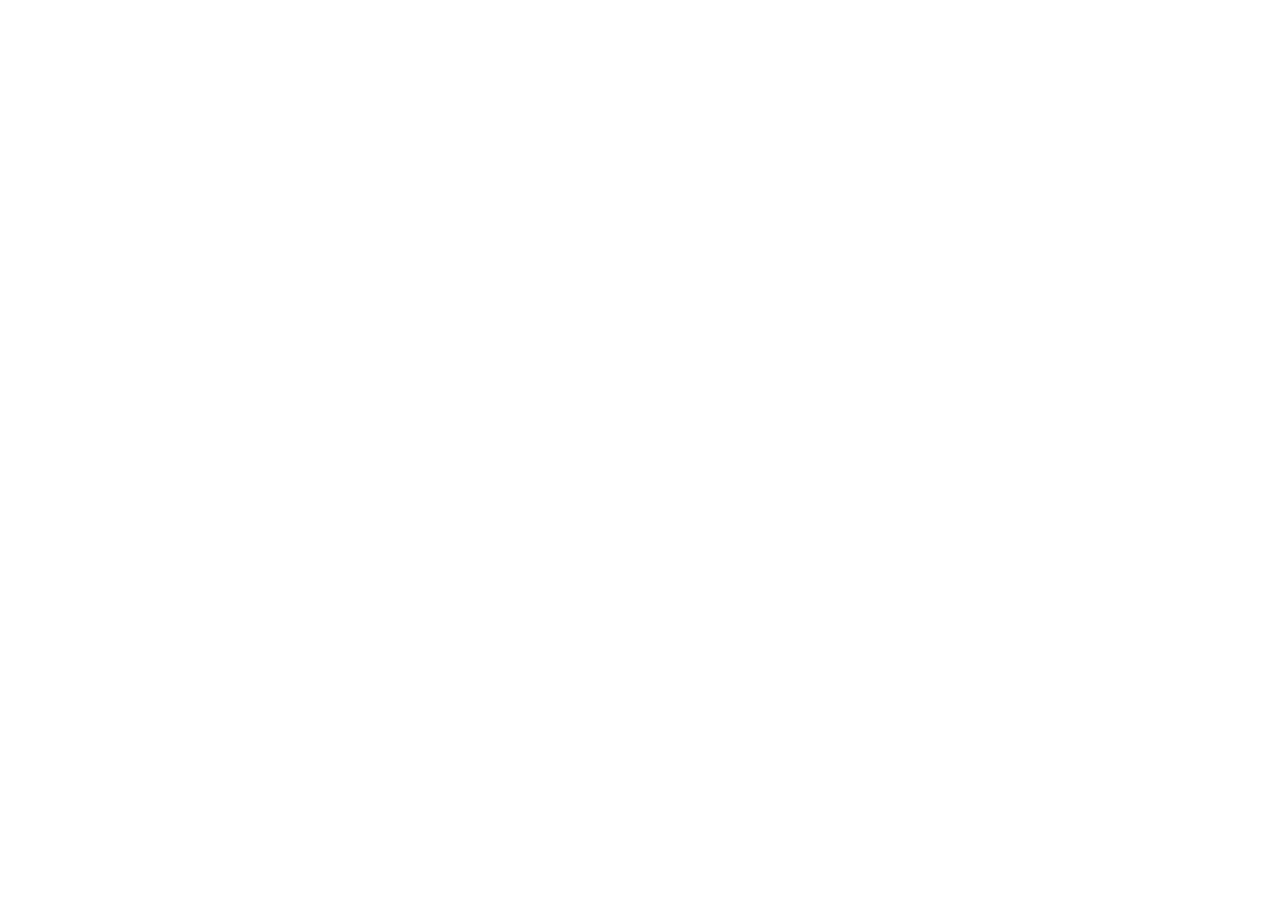
==== commit 4581c91f: "Move website to concert7.github.io The site now lives in the concert7/concert7.github.io repository." ====
--- a/site/index.html
+++ b/site/index.html
@@ -2,463 +2,13 @@
 <html lang="en">
 <head>
   <meta charset="utf-8">
-  <meta name="viewport" content="width=device-width, initial-scale=1">
-  <title>Concert7 – free reverb for classical music</title>
-  <meta name="description" content="Concert7 is a free reverb plugin (AU, VST3, LV2, standalone) for macOS, Windows and Linux. It places orchestra, choir, piano and chamber music recordings in concert halls, chambers and rooms – made for the free Bricasti M7 impulse responses by Samplicity.">
-  <meta property="og:title" content="Concert7 – free reverb for classical music">
-  <meta property="og:description" content="Concert halls for your recordings – real recorded spaces you can shape: longer, warmer, closer. Free and open source, made for the Samplicity Bricasti M7 impulse responses.">
-  <meta property="og:image" content="https://pschopen.github.io/concert7/concert7.png">
-  <link rel="preconnect" href="https://fonts.googleapis.com">
-  <link rel="preconnect" href="https://fonts.gstatic.com" crossorigin>
-  <link href="https://fonts.googleapis.com/css2?family=Doto:wght@700;900&display=swap" rel="stylesheet">
-  <link rel="stylesheet" href="style.css">
-  <style>
-    /* ---- hero */
-    .hero { padding: 80px 0 48px; border: 0; background: radial-gradient(1200px 500px at 70% -10%, rgba(59, 167, 242, 0.12), transparent 70%); }
-    .hero .wrap { display: grid; grid-template-columns: 1fr 1fr; gap: 56px; align-items: center; }
-    .hero h1 { font-size: clamp(2.4rem, 5vw, 3.8rem); font-weight: 600; letter-spacing: -0.015em; }
-    .hero h1 em { font-style: normal; color: var(--accent); }
-    .hero .lead { color: var(--text); font-size: 1.15rem; }
-    .hero .small { color: var(--muted); margin: 14px 0 0; max-width: 60ch; }
-    .actions { display: flex; flex-wrap: wrap; gap: 12px; margin-top: 30px; }
-    .facts { display: flex; flex-wrap: wrap; gap: 8px 22px; margin: 26px 0 0; padding: 0; list-style: none; color: var(--muted); font-size: 0.9rem; }
-    .facts li::before { content: "✓"; color: var(--accent); margin-right: 7px; font-weight: 700; }
-
-    /* dot matrix display */
-    .rack {
-      background: linear-gradient(#262b33, #1b1f25);
-      border: 1px solid #343b45;
-      border-radius: 14px;
-      padding: 18px;
-      box-shadow: 0 30px 60px rgba(0, 0, 0, 0.45), inset 0 1px 0 rgba(255, 255, 255, 0.06);
-    }
-    .display {
-      background: var(--display-bg);
-      border: 1px solid #000;
-      border-radius: 8px;
-      box-shadow: inset 0 0 30px rgba(0, 0, 0, 0.8);
-      padding: 16px 18px;
-      display: grid;
-      grid-template-columns: 1fr 42%;
-      gap: 16px;
-      color: var(--display-text);
-      font-family: var(--dot);
-      font-weight: 900;
-      text-shadow: 0 0 8px rgba(108, 200, 255, 0.45);
-      min-width: 0;
-    }
-    .display .row { display: flex; justify-content: space-between; gap: 10px; font-size: clamp(0.85rem, 1.6vw, 1.1rem); letter-spacing: 0.08em; }
-    .display .name { font-size: clamp(1.7rem, 4vw, 2.8rem); line-height: 1.05; margin: 10px 0 12px; letter-spacing: 0.04em; }
-    .display svg { width: 100%; height: 100%; min-height: 110px; border: 1px solid rgba(108, 200, 255, 0.18); border-radius: 3px; }
-    .display .env { fill: none; stroke: var(--display-text); stroke-width: 1.4; filter: drop-shadow(0 0 3px rgba(108, 200, 255, 0.6)); }
-    .display .grid line { stroke: rgba(108, 200, 255, 0.12); stroke-dasharray: 2 4; }
-    .knobrow { display: flex; align-items: center; gap: 16px; margin-top: 18px; padding: 0 4px; }
-    .knobrow label { color: var(--muted); }
-    .knobrow input { flex: 1; accent-color: var(--accent); }
-    .knobrow output { font-variant-numeric: tabular-nums; min-width: 4.5em; text-align: right; }
-    .rack-caption { color: var(--muted); font-size: 0.88rem; margin: 12px 4px 0; }
-
-    /* ---- tour */
-    .tour { position: relative; margin-top: 40px; }
-    .tour img { border-radius: 12px; border: 1px solid var(--line); box-shadow: 0 30px 80px rgba(0, 0, 0, 0.5); width: 100%; height: auto; }
-    .pin {
-      position: absolute; transform: translate(-50%, -50%);
-      width: 30px; height: 30px; border-radius: 50%;
-      display: grid; place-items: center;
-      background: var(--accent); color: #06121c; font-weight: 700; font-size: 0.9rem;
-      box-shadow: 0 0 0 4px rgba(59, 167, 242, 0.25), 0 4px 12px rgba(0, 0, 0, 0.5);
-    }
-    .legend { counter-reset: pin; display: grid; grid-template-columns: repeat(2, 1fr); gap: 14px 40px; margin: 36px 0 0; padding: 0; list-style: none; }
-    .legend li { counter-increment: pin; display: grid; grid-template-columns: 30px 1fr; gap: 14px; align-items: start; }
-    .legend li::before {
-      content: counter(pin); width: 30px; height: 30px; border-radius: 50%;
-      display: grid; place-items: center;
-      background: var(--accent); color: #06121c; font-weight: 700; font-size: 0.9rem;
-    }
-    .legend p { margin: 2px 0 0; color: var(--muted); font-size: 0.95rem; }
-
-    /* ---- use cases */
-    .uses { display: grid; grid-template-columns: repeat(3, 1fr); gap: 16px; margin-top: 40px; }
-    .use { padding: 24px; }
-    .use h3 { display: flex; align-items: center; gap: 10px; }
-    .use h3::before { content: ""; width: 8px; height: 8px; border-radius: 50%; background: var(--accent); box-shadow: 0 0 8px var(--accent); flex: none; }
-    .use p { color: var(--muted); margin: 8px 0 0; font-size: 0.95rem; }
-
-    /* ---- why */
-    .why { display: grid; grid-template-columns: 1.1fr 1fr; gap: 56px; align-items: center; }
-    .why p { color: var(--muted); max-width: 60ch; }
-    .why p strong { color: var(--text); }
-    .compare { padding: 8px 0; }
-    .compare div { display: grid; grid-template-columns: 1fr auto; gap: 16px; padding: 14px 22px; border-bottom: 1px solid var(--line); }
-    .compare div:last-child { border-bottom: 0; }
-    .compare span:last-child { color: var(--text); font-variant-numeric: tabular-nums; text-align: right; }
-    .compare span:first-child { color: var(--muted); }
-    .compare .head span { color: var(--faint); font-size: 0.72rem; letter-spacing: 0.14em; text-transform: uppercase; font-weight: 600; }
-
-    /* ---- get started */
-    .steps { counter-reset: step; display: grid; grid-template-columns: repeat(3, 1fr); gap: 16px; margin-top: 40px; }
-    .step { padding: 24px; }
-    .step::before {
-      counter-increment: step; content: counter(step);
-      font-family: var(--dot); font-weight: 900; font-size: 2.4rem; line-height: 1;
-      color: var(--display-text); text-shadow: 0 0 10px rgba(108, 200, 255, 0.5);
-      display: block; margin-bottom: 14px;
-    }
-    .step p { color: var(--muted); margin: 8px 0 0; font-size: 0.95rem; }
-    .step .btn { margin-top: 16px; }
-    .step .dls { display: grid; gap: 8px; margin-top: 16px; }
-    .step .dls .btn { margin: 0; justify-content: center; }
-
-    .needs { margin-top: 24px; padding: 20px 24px; display: grid; grid-template-columns: repeat(3, 1fr); gap: 16px 32px; }
-    .needs h3 { font-size: 0.72rem; letter-spacing: 0.16em; text-transform: uppercase; color: var(--faint); }
-    .needs p { margin: 6px 0 0; font-size: 0.93rem; color: var(--muted); }
-
-    /* ---- faq */
-    .faq { margin-top: 32px; display: grid; gap: 10px; max-width: 820px; }
-    .faq details { padding: 0 22px; }
-    .faq summary { cursor: pointer; padding: 18px 0; font-weight: 600; list-style: none; display: flex; justify-content: space-between; gap: 16px; }
-    .faq summary::-webkit-details-marker { display: none; }
-    .faq summary::after { content: "+"; color: var(--accent); font-size: 1.3rem; line-height: 1; }
-    .faq details[open] summary::after { content: "–"; }
-    .faq details p { margin: 0 0 18px; color: var(--muted); }
-
-    /* ---- closing */
-    .cta { margin-top: 48px; padding: 32px; display: flex; flex-wrap: wrap; gap: 20px; align-items: center; justify-content: space-between; }
-    .cta p { margin: 6px 0 0; color: var(--muted); }
-    .thanks { color: var(--muted); font-size: 0.95rem; margin-top: 40px; max-width: 80ch; }
-
-    @media (max-width: 900px) {
-      .hero .wrap, .why { grid-template-columns: 1fr; gap: 40px; }
-      .uses { grid-template-columns: 1fr 1fr; }
-      .steps, .needs { grid-template-columns: 1fr; }
-    }
-    @media (max-width: 640px) {
-      .hero { padding-top: 48px; }
-      .uses, .legend { grid-template-columns: 1fr; }
-      .display { grid-template-columns: 1fr; }
-      .display svg { min-height: 90px; }
-      .pin { width: 20px; height: 20px; font-size: 0.7rem; box-shadow: 0 0 0 2px rgba(59, 167, 242, 0.3); }
-    }
-  </style>
+  <title>Concert7 has moved</title>
+  <link rel="canonical" href="https://concert7.github.io/">
+  <meta name="robots" content="noindex">
+  <meta http-equiv="refresh" content="0; url=https://concert7.github.io/">
+  <script>location.replace("https://concert7.github.io/" + location.hash);</script>
 </head>
-<body>
-
-<header class="top">
-  <div class="wrap">
-    <a class="logo" href="./">CONCERT<b>7</b></a>
-    <nav>
-      <a class="opt" href="#tour">Tour</a>
-      <a class="opt" href="#uses">Features</a>
-      <a href="#download">Download</a>
-      <a class="opt" href="#faq">FAQ</a>
-      <a href="docs/">Docs</a>
-    </nav>
-  </div>
-</header>
-
-<main>
-
-<!-- ================================================================ -->
-<section class="hero">
-  <div class="wrap">
-    <div>
-      <p class="caps eyebrow">Free reverb for classical music</p>
-      <h1>Concert halls for <em>your recordings.</em></h1>
-      <p class="lead">Concert7 is a free reverb plugin for orchestra, choir, piano, chamber music and solo voice. It places your recordings in real recorded halls, chambers and rooms – and lets you shape each space: longer or shorter, warmer or brighter, closer or further away.</p>
-      <p class="small">Made for the free Bricasti M7 impulse responses recorded by Samplicity, which you download separately.</p>
-      <div class="actions">
-        <a class="btn primary" href="#download"><span class="led"></span>Download free</a>
-        <a class="btn" href="#tour">See how it looks</a>
-      </div>
-      <ul class="facts">
-        <li>macOS, Windows, Linux</li>
-        <li>AU, VST3, LV2 &amp; standalone</li>
-        <li>134 presets</li>
-        <li>Open source</li>
-      </ul>
-    </div>
-
-    <figure class="rack" style="margin:0">
-      <div class="display" aria-hidden="true">
-        <div>
-          <div class="row"><span>HALLS 01</span><span>48K TS</span></div>
-          <div class="name">LARGE<br>HALL</div>
-          <div class="row"><span>DECAY</span><span id="decayText">2.31 S</span></div>
-        </div>
-        <svg viewBox="0 0 200 110" preserveAspectRatio="none">
-          <g class="grid">
-            <line x1="0" y1="27" x2="200" y2="27"/><line x1="0" y1="54" x2="200" y2="54"/><line x1="0" y1="81" x2="200" y2="81"/>
-          </g>
-          <path class="env" id="env" d=""/>
-        </svg>
-      </div>
-      <div class="knobrow">
-        <label class="caps" for="decay">Decay</label>
-        <input id="decay" type="range" min="0" max="1" step="0.001" value="0.46">
-        <output id="decayOut" for="decay">2.31 s</output>
-      </div>
-      <figcaption class="rack-caption">Try it: drag the slider. The same hall can ring for a fifth of a second or for half a minute.</figcaption>
-    </figure>
-  </div>
-</section>
-
-<!-- ================================================================ -->
-<section id="tour">
-  <div class="wrap">
-    <p class="caps eyebrow">A quick tour</p>
-    <h2>Looks like a studio rack unit, works like one</h2>
-    <p class="lead">Pick a space, turn the big knob, done. Everything else is there when you need it – one page at a time.</p>
-
-    <div class="tour">
-      <img src="concert7.png" width="2000" height="1280" alt="The Concert7 window: a dark rack-style panel with a blue dot matrix display, bank buttons, six large knobs, level meters and the Reverb page with smaller knobs below">
-      <span class="pin" style="left:45%;top:6%">1</span>
-      <span class="pin" style="left:74.8%;top:8.6%">2</span>
-      <span class="pin" style="left:74.8%;top:20.3%">3</span>
-      <span class="pin" style="left:28.5%;top:32.3%">4</span>
-      <span class="pin" style="left:72.7%;top:35.5%">5</span>
-      <span class="pin" style="left:85.2%;top:47%">6</span>
-      <span class="pin" style="left:55%;top:65%">7</span>
-      <span class="pin" style="left:85.8%;top:65%">8</span>
-    </div>
-
-    <ol class="legend">
-      <li><div><h3>The display</h3><p>Shows which space is loaded and how its sound dies away. Click it to see every preset at once.</p></div></li>
-      <li><div><h3>Six banks of spaces</h3><p>Halls, plates, rooms, chambers, ambience and special spaces – 134 in total.</p></div></li>
-      <li><div><h3>Browse</h3><p>Step through the presets with the arrows while your recording plays.</p></div></li>
-      <li><div><h3>Decay</h3><p>The big knob: how long the reverb rings, from 0.2 to 30 seconds.</p></div></li>
-      <li><div><h3>Mix and level</h3><p>How much reverb you hear, and the overall output level.</p></div></li>
-      <li><div><h3>Meters</h3><p>Input and output level at a glance.</p></div></li>
-      <li><div><h3>Four pages for fine-tuning</h3><p>Reverb structure, decay per frequency, an EQ, and modulation / ducking.</p></div></li>
-      <li><div><h3>Setup</h3><p>Install the impulse responses, change the window size, reset everything.</p></div></li>
-    </ol>
-  </div>
-</section>
-
-<!-- ================================================================ -->
-<section id="uses">
-  <div class="wrap">
-    <p class="caps eyebrow">What you can do with it</p>
-    <h2>From the chamber to the church</h2>
-    <p class="lead">Classical recordings are often made close up or in dry rooms. Concert7 gives them back the space they were meant for.</p>
-
-    <div class="uses">
-      <div class="panel use">
-        <h3>Orchestra in a hall</h3>
-        <p>Give a dry or close-miked orchestra the depth and blend of a concert hall, with natural early reflections and a smooth tail.</p>
-      </div>
-      <div class="panel use">
-        <h3>Choir and organ</h3>
-        <p>Long, spacious tails for sacred music – stretch a large hall well beyond its recorded length for a church-like acoustic.</p>
-      </div>
-      <div class="panel use">
-        <h3>Piano and solo instruments</h3>
-        <p>A warm room or small hall that adds bloom without blurring fast passages. Shorten the bass decay to keep the left hand clear.</p>
-      </div>
-      <div class="panel use">
-        <h3>Chamber music and voice</h3>
-        <p>Chambers and smaller halls for string quartets, Lieder and early music. A little pre-delay keeps attacks and diction clear.</p>
-      </div>
-      <div class="panel use">
-        <h3>Match your spot microphones</h3>
-        <p>Give close microphones the same room as your main pair. Early reflection level and roll-off set how far away they sound.</p>
-      </div>
-      <div class="panel use">
-        <h3>Shape it like a real room</h3>
-        <p>Let the highs die away faster than the lows, tame a boomy low end and fine-tune the colour with the built-in EQ.</p>
-      </div>
-    </div>
-  </div>
-</section>
-
-<!-- ================================================================ -->
-<section id="why">
-  <div class="wrap why">
-    <div>
-      <p class="caps eyebrow">Why Concert7</p>
-      <h2>Recorded spaces, without the usual limits</h2>
-      <p class="lead">Most reverbs either calculate a space or play back a recording of one.</p>
-      <p>A recording – an <strong>impulse response</strong> – captures every detail of a real space or a real hardware unit. But it is fixed: a two-second hall stays a two-second hall, and a bright plate stays bright.</p>
-      <p>Concert7 rebuilds the recording whenever you turn a knob. You can <strong>stretch or shorten it, darken its tail, move the reflections or borrow them from another space</strong> – and it still sounds like the space you started with.</p>
-      <p>It also keeps the full <strong>true stereo</strong> image of the recordings: a sound on the left side also excites the right side of the room, just like in reality.</p>
-    </div>
-    <div class="panel compare" role="table" aria-label="Concert7 compared to a plain impulse response player">
-      <div class="head" role="row"><span role="columnheader">You want to …</span><span role="columnheader">Concert7</span></div>
-      <div role="row"><span role="cell">change the reverb time</span><span role="cell">0.2 – 30 s</span></div>
-      <div role="row"><span role="cell">make bass or treble ring longer</span><span role="cell">×0.2 – ×4</span></div>
-      <div role="row"><span role="cell">turn reflections and tail up or down</span><span role="cell">separately</span></div>
-      <div role="row"><span role="cell">combine two spaces</span><span role="cell">32 patterns</span></div>
-      <div role="row"><span role="cell">play without added delay</span><span role="cell">zero latency</span></div>
-      <div role="row"><span role="cell">pay for it</span><span role="cell">never</span></div>
-    </div>
-  </div>
-</section>
-
-<!-- ================================================================ -->
-<section id="download">
-  <div class="wrap">
-    <p class="caps eyebrow">Get started</p>
-    <h2>Up and running in three steps</h2>
-    <p class="lead">Concert7 itself is small. The sounds come from Samplicity's free impulse response library, which Concert7 installs for you.</p>
-
-    <div class="steps">
-      <div class="panel step">
-        <h3>Download Concert7</h3>
-        <p>Choose your system and run the installer.</p>
-        <div class="dls">
-          <a class="btn primary" data-asset="-macOS.pkg" href="https://github.com/pschopen/concert7/releases/latest">macOS</a>
-          <a class="btn" data-asset="-Windows-Setup.exe" href="https://github.com/pschopen/concert7/releases/latest">Windows</a>
-          <a class="btn" data-asset="-Linux-x86_64.tar.gz" href="https://github.com/pschopen/concert7/releases/latest">Linux</a>
-        </div>
-      </div>
-      <div class="panel step">
-        <h3>Get the impulse responses</h3>
-        <p>Download the free Bricasti M7 library (one ZIP file, about 1 GB) from Samplicity. You don't need to unpack it. If you like it, please support Samplicity with a donation.</p>
-        <a class="btn" href="https://samplicity.com/bricasti-m7-impulse-response-files/">Go to Samplicity</a>
-      </div>
-      <div class="panel step">
-        <h3>Drop it in</h3>
-        <p>Open Concert7 in your music software. A setup screen appears – drag the ZIP file onto it. Concert7 checks the file and installs the sounds. That's it.</p>
-      </div>
-    </div>
-
-    <div class="panel needs">
-      <div><h3>macOS</h3><p>10.13 or newer, Apple Silicon and Intel. AU, VST3 and standalone app.</p></div>
-      <div><h3>Windows</h3><p>Windows 10 or 11, 64 bit. VST3 and standalone app.</p></div>
-      <div><h3>Linux</h3><p>x86_64, e.g. Ubuntu 22.04 or newer. VST3, LV2 and standalone app.</p></div>
-    </div>
-    <p class="version" id="version" style="color:var(--faint);font-size:0.88rem;margin-top:14px">All versions and release notes are on the <a href="https://github.com/pschopen/concert7/releases">releases page</a>.</p>
-  </div>
-</section>
-
-<!-- ================================================================ -->
-<section id="faq">
-  <div class="wrap">
-    <p class="caps eyebrow">Questions</p>
-    <h2>Good to know</h2>
-
-    <div class="faq">
-      <details class="panel">
-        <summary>Is Concert7 really free?</summary>
-        <p>Yes. Concert7 is open source software under the GNU GPL – no account, no time limit, no paid version. The impulse responses are offered free of charge by Samplicity; please see their page for their terms of use.</p>
-      </details>
-      <details class="panel">
-        <summary>Why do I need to download the sounds separately?</summary>
-        <p>The impulse responses are Samplicity's work and are distributed by them, not by Concert7. You download them once from Samplicity's page and drop the ZIP file onto Concert7 – it does the rest.</p>
-      </details>
-      <details class="panel">
-        <summary>Which music software does it work with?</summary>
-        <p>Any program that loads AU, VST3 or LV2 effect plugins. You can also use the standalone app without any other software. So far Concert7 has been tested by hand in REAPER on macOS – if something doesn't work in your setup, please <a href="https://github.com/pschopen/concert7/issues">let us know</a>.</p>
-      </details>
-      <details class="panel">
-        <summary>My computer warns me about the installer. Is that normal?</summary>
-        <p>Yes – the installers are not signed with a paid developer certificate. On macOS, open <em>System Settings → Privacy &amp; Security</em> and click <strong>Open Anyway</strong>. On Windows, click <strong>More info → Run anyway</strong>.</p>
-      </details>
-      <details class="panel">
-        <summary>Can I use my own impulse responses?</summary>
-        <p>Yes. Put mono, stereo or four-channel files into Concert7's library folder and choose <em>Rescan library</em> in the setup menu – they appear in an extra <em>User</em> bank.</p>
-      </details>
-      <details class="panel">
-        <summary>Can I save my own presets?</summary>
-        <p>Not yet inside Concert7. All settings are saved with your project, and you can use your music software's preset function to keep favourites.</p>
-      </details>
-      <details class="panel">
-        <summary>Does it work in surround?</summary>
-        <p>No, Concert7 is a stereo plugin.</p>
-      </details>
-      <details class="panel">
-        <summary>Is Concert7 made by Bricasti or Samplicity?</summary>
-        <p>No. Concert7 is an independent project and is not affiliated with or endorsed by Bricasti or Samplicity. It is simply made to play the impulse responses that Samplicity recorded and gives away for free. Bricasti and M7 are trademarks of their respective owner.</p>
-      </details>
-      <details class="panel">
-        <summary>What does “beta” mean?</summary>
-        <p>Version 0.1 is the first public release. It is ready to use, but you may find rough edges – reports in the <a href="https://github.com/pschopen/concert7/issues">issue tracker</a> help a lot.</p>
-      </details>
-    </div>
-
-    <div class="panel cta">
-      <div>
-        <h3>Want to know what every knob does?</h3>
-        <p>The documentation explains each control in plain words, with ranges and tips.</p>
-      </div>
-      <a class="btn primary" href="docs/">Read the docs</a>
-    </div>
-
-    <p class="thanks">Thanks to <a href="https://github.com/tiagolr/reevr">REEV-R</a> by tiagolr, the reverb Concert7 started from, to <a href="https://github.com/HiFi-LoFi/KlangFalter">KlangFalter</a> by HiFi-LoFi, whose engine does the convolution, and to <a href="https://samplicity.com/bricasti-m7-impulse-response-files/">Samplicity</a> for recording the impulse responses and sharing them for free.</p>
-  </div>
-</section>
-
-</main>
-
-<footer>
-  <div class="wrap">
-    <p>Concert7 is free software under the GNU GPL v3.0 or later; the released binaries include JUCE and are distributed under the AGPLv3. Concert7 is an independent project and is not affiliated with Bricasti or Samplicity. Bricasti and M7 are trademarks of their respective owner.</p>
-    <nav>
-      <a href="docs/">Docs</a>
-      <a href="https://github.com/pschopen/concert7">Source code</a>
-      <a href="https://github.com/pschopen/concert7/releases">Releases</a>
-      <a href="https://github.com/pschopen/concert7/issues">Issues</a>
-    </nav>
-  </div>
-</footer>
-
-<script>
-  // ---- decay preview: same skew as the plugin's decay knob (0.2 - 30 s, centre 3 s)
-  (function () {
-    const lo = 0.2, hi = 30, centre = 3, axis = 10;
-    const skew = Math.log(0.5) / Math.log((centre - lo) / (hi - lo));
-    const toSeconds = x => lo + (hi - lo) * Math.pow(x, 1 / skew);
-
-    // fixed noise so the envelope doesn't flicker while dragging
-    const noise = Array.from({ length: 200 }, (_, i) => Math.sin(i * 12.9898) * 43758.5453 % 1);
-
-    const slider = document.getElementById("decay");
-    const out = document.getElementById("decayOut");
-    const text = document.getElementById("decayText");
-    const env = document.getElementById("env");
-
-    function fmt(s) { return s < 1 ? Math.round(s * 1000) + " ms" : s.toFixed(s < 10 ? 2 : 1) + " s"; }
-
-    function draw() {
-      const s = toSeconds(+slider.value);
-      out.textContent = fmt(s);
-      text.textContent = fmt(s).toUpperCase();
-      // level falls 60 dB per decay time; the graph shows 70 dB, then the noise floor
-      let d = "M2 100 L4 6";
-      for (let i = 1; i < 200; i++) {
-        const t = (i / 199) * axis;
-        const db = Math.min(70, 60 * t / s);
-        const jitter = noise[i] * (2 + db * 0.08);
-        const y = 6 + (db / 70) * 88 + (db < 70 ? jitter : Math.abs(jitter) * 0.4);
-        d += " L" + (4 + i * (194 / 199)).toFixed(1) + " " + Math.min(98, y).toFixed(1);
-      }
-      env.setAttribute("d", d);
-    }
-    slider.addEventListener("input", draw);
-    draw();
-  })();
-
-  // ---- link the downloads directly to the files of the latest release
-  fetch("https://api.github.com/repos/pschopen/concert7/releases/latest")
-    .then(r => r.ok ? r.json() : Promise.reject())
-    .then(rel => {
-      document.querySelectorAll("a[data-asset]").forEach(a => {
-        const asset = (rel.assets || []).find(x => x.name.endsWith(a.dataset.asset));
-        if (asset) a.href = asset.browser_download_url;
-      });
-      if (rel.tag_name)
-        document.getElementById("version").innerHTML =
-          'Current version: <a href="' + rel.html_url + '">' + rel.tag_name + '</a> · all versions on the <a href="https://github.com/pschopen/concert7/releases">releases page</a>.';
-    })
-    .catch(() => {});
-
-  // ---- offer the download for the visitor's own system first
-  (function () {
-    if (/android|iphone|ipad/i.test(navigator.userAgent)) return; // phones: keep macOS first
-    const p = (navigator.userAgentData && navigator.userAgentData.platform || navigator.platform || "").toLowerCase();
-    const os = p.includes("win") ? "-Windows-Setup.exe" : p.includes("linux") ? "-Linux-x86_64.tar.gz" : p.includes("mac") ? "-macOS.pkg" : null;
-    if (!os) return;
-    document.querySelectorAll(".dls a").forEach(a => a.classList.toggle("primary", a.dataset.asset === os));
-  })();
-</script>
+<body style="background:#121519;color:#dce1e7;font-family:system-ui,sans-serif;padding:24px">
+  <p>The Concert7 website has moved to <a style="color:#3ba7f2" href="https://concert7.github.io/">concert7.github.io/</a>.</p>
 </body>
 </html>
